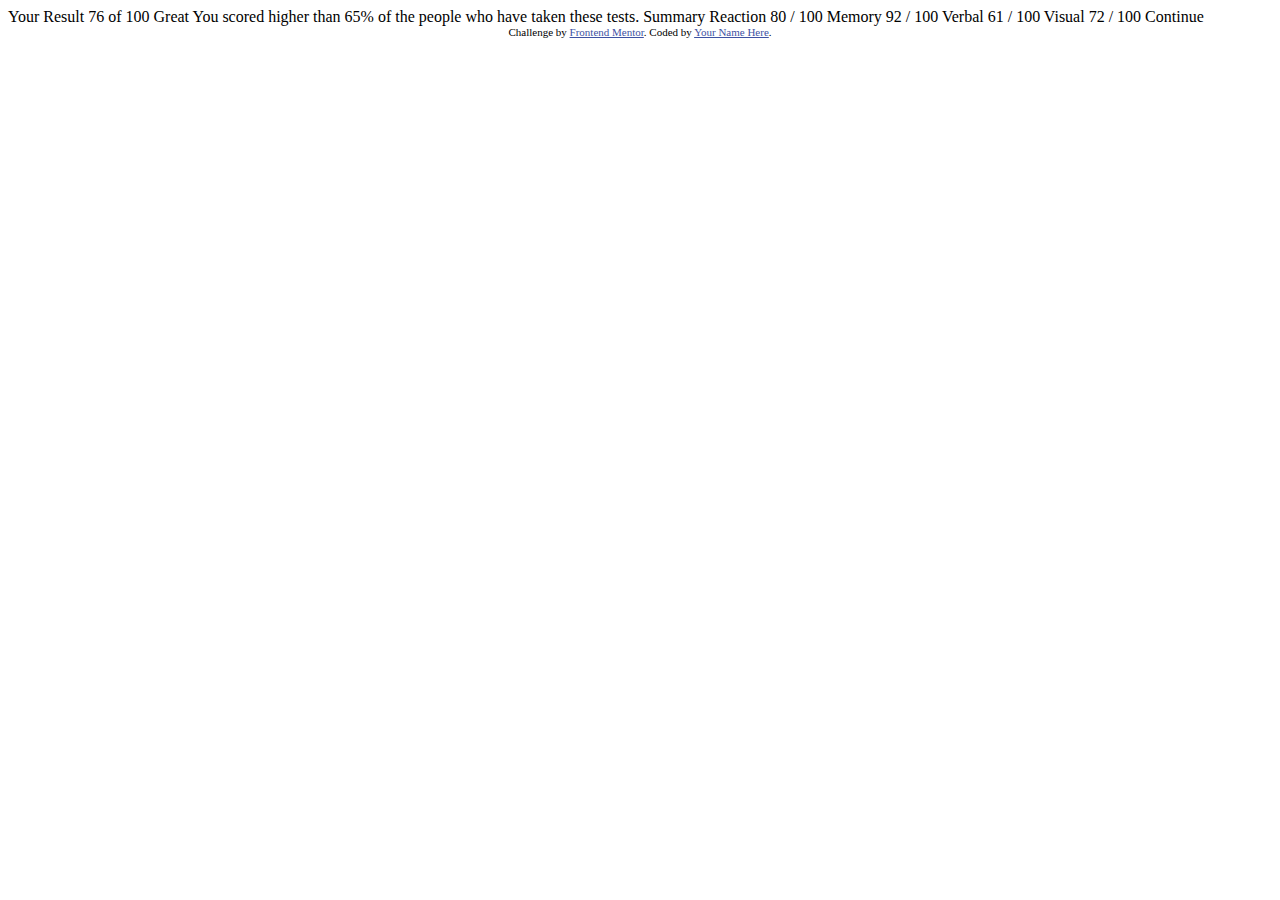
==== HTML/index.html @ 506983f1 "Initial commit" ====
<!DOCTYPE html>
<html lang="en">
<head>
  <meta charset="UTF-8">
  <meta name="viewport" content="width=device-width, initial-scale=1.0"> <!-- displays site properly based on user's device -->

  <link rel="icon" type="image/png" sizes="32x32" href="./assets/images/favicon-32x32.png">
  
  <title>Frontend Mentor | Results summary component</title>

  <!-- Feel free to remove these styles or customise in your own stylesheet 👍 -->
  <style>
    .attribution { font-size: 11px; text-align: center; }
    .attribution a { color: hsl(228, 45%, 44%); }
  </style>
</head>
<body>
  
  Your Result
  76
  of 100

  Great
  You scored higher than 65% of the people who have taken these tests.
  
  Summary

  Reaction
  80 / 100

  Memory
  92 / 100

  Verbal
  61 / 100

  Visual
  72 / 100

  Continue
  
  <div class="attribution">
    Challenge by <a href="https://www.frontendmentor.io?ref=challenge" target="_blank">Frontend Mentor</a>. 
    Coded by <a href="#">Your Name Here</a>.
  </div>
</body>
</html>
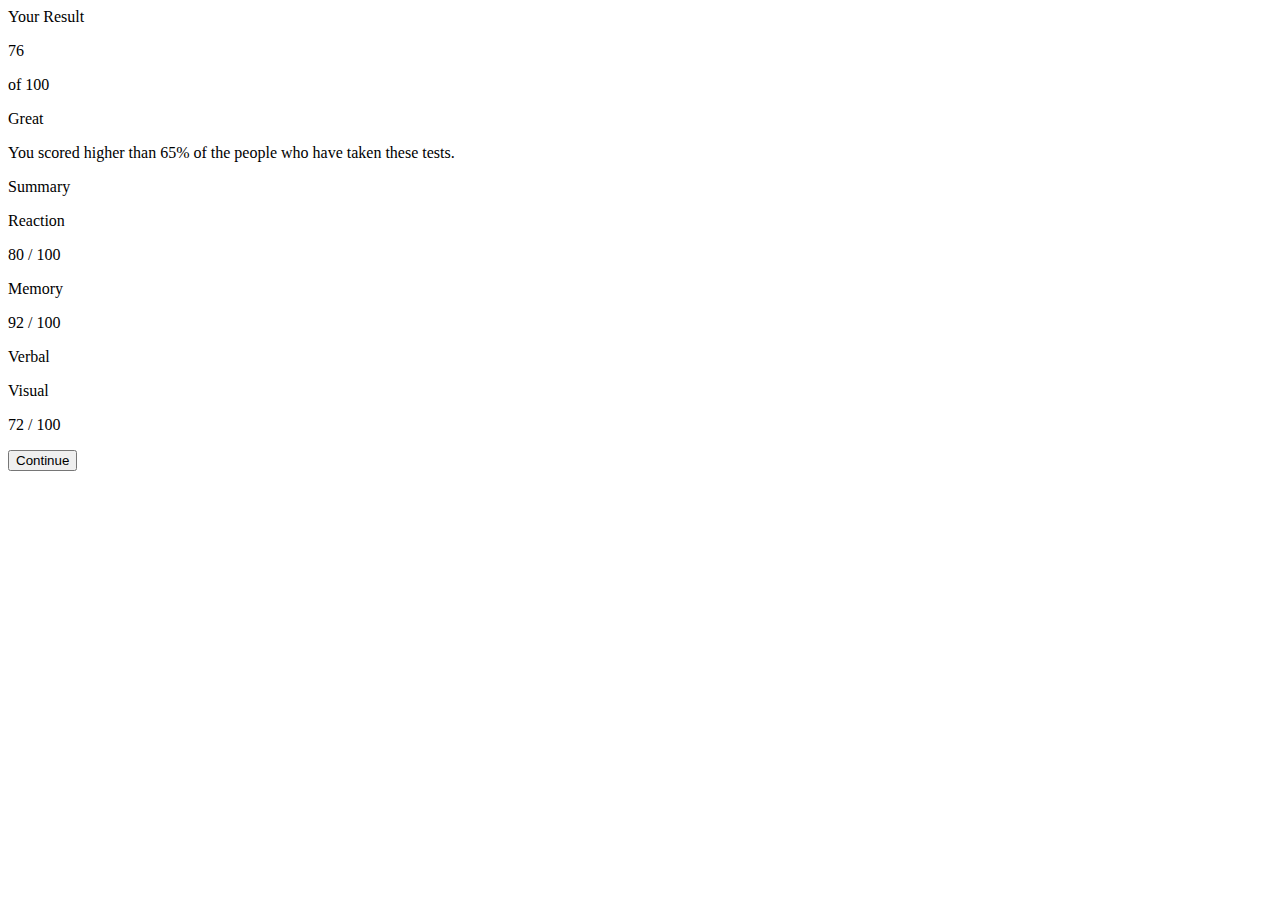
==== commit b3c5067b: "chore: Structuring my html skeleton" ====
--- a/HTML/index.html
+++ b/HTML/index.html
@@ -15,33 +15,42 @@
   </style>
 </head>
 <body>
+  <div class="full">
+    <section class="left"></section>
+    <div class="left1">
+      <div class="title1">
+        Your Result
+      </div>
+      <div class="score">
+        <p id="big">76</p>
+        <p id="small">of 100</p>
+      </div>
+      <div class="message">
+        <p id="great">
+          Great
+        </p>
+        <p id="message">
+          You scored higher than 65% of the people who have taken these tests.
+        </p>
+      </div>
   
-  Your Result
-  76
-  of 100
-
-  Great
-  You scored higher than 65% of the people who have taken these tests.
-  
-  Summary
-
-  Reaction
-  80 / 100
-
-  Memory
-  92 / 100
-
-  Verbal
-  61 / 100
-
-  Visual
-  72 / 100
-
-  Continue
-  
-  <div class="attribution">
-    Challenge by <a href="https://www.frontendmentor.io?ref=challenge" target="_blank">Frontend Mentor</a>. 
-    Coded by <a href="#">Your Name Here</a>.
+    </div>
+    <section class="right">
+      <div class="title2">Summary</div>
+      <div class="content">
+        <p id="reaction">Reaction</p>
+        <p class="scale">80 / 100</p>
+        <p id="memory">Memory</p>
+        <p class="scale">92 / 100</p>
+        <p id="verbal">Verbal</p>
+        <p class="scale"></p>
+        <p id="visual">Visual</p>
+        <p class="scale">72 / 100</p>
+      </div>
+      <div class="btn">
+        <button>Continue</button>
+      </div>
+    </section>
   </div>
 </body>
 </html>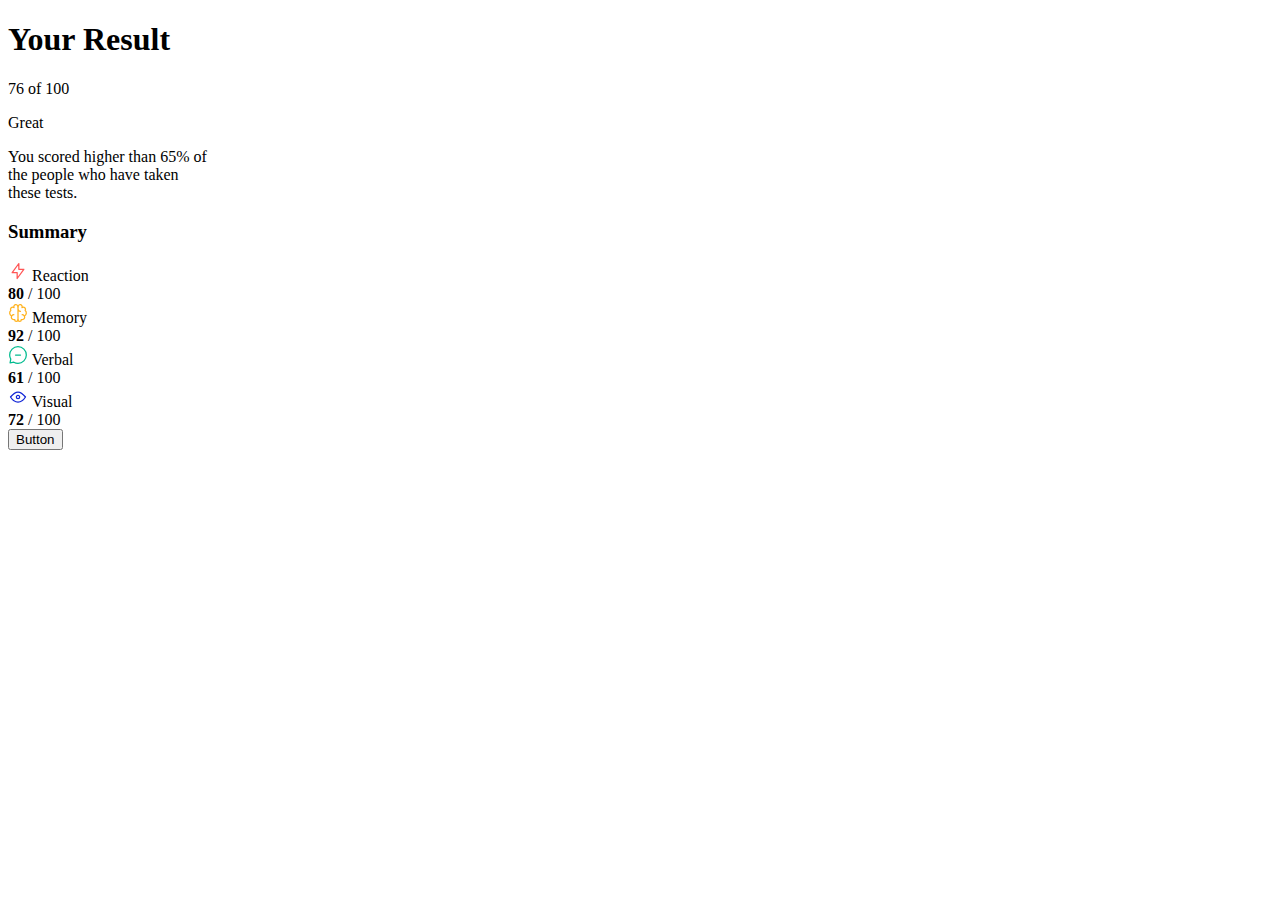
==== commit 23a8af52: "chore: The html of my code" ====
--- a/HTML/index.html
+++ b/HTML/index.html
@@ -1,56 +1,101 @@
 <!DOCTYPE html>
 <html lang="en">
-<head>
-  <meta charset="UTF-8">
-  <meta name="viewport" content="width=device-width, initial-scale=1.0"> <!-- displays site properly based on user's device -->
+	<head>
+		<meta charset="UTF-8" />
+		<meta http-equiv="X-UA-Compatible" content="IE=edge" />
+		<meta name="viewport" content="width=device-width, initial-scale=1.0" />
+		<title>HTML+CSS Task</title>
 
-  <link rel="icon" type="image/png" sizes="32x32" href="./assets/images/favicon-32x32.png">
-  
-  <title>Frontend Mentor | Results summary component</title>
+		<link rel="stylesheet" href="css/main.css" />
+		<link
+			rel="shortcut icon"
+			href="./images/favicon-32x32.png"
+			type="image/x-icon"
+		/>
+	</head>
+	<body>
+		<div class="full">
+			<div class="full-inner">
+				<div class="left">
+					<h1 class="left-title">Your Result</h1>
 
-  <!-- Feel free to remove these styles or customise in your own stylesheet 👍 -->
-  <style>
-    .attribution { font-size: 11px; text-align: center; }
-    .attribution a { color: hsl(228, 45%, 44%); }
-  </style>
-</head>
-<body>
-  <div class="full">
-    <section class="left"></section>
-    <div class="left1">
-      <div class="title1">
-        Your Result
-      </div>
-      <div class="score">
-        <p id="big">76</p>
-        <p id="small">of 100</p>
-      </div>
-      <div class="message">
-        <p id="great">
-          Great
-        </p>
-        <p id="message">
-          You scored higher than 65% of the people who have taken these tests.
-        </p>
-      </div>
-  
-    </div>
-    <section class="right">
-      <div class="title2">Summary</div>
-      <div class="content">
-        <p id="reaction">Reaction</p>
-        <p class="scale">80 / 100</p>
-        <p id="memory">Memory</p>
-        <p class="scale">92 / 100</p>
-        <p id="verbal">Verbal</p>
-        <p class="scale"></p>
-        <p id="visual">Visual</p>
-        <p class="scale">72 / 100</p>
-      </div>
-      <div class="btn">
-        <button>Continue</button>
-      </div>
-    </section>
-  </div>
-</body>
-</html>+					<div class="score-container">
+						<span class="score">76</span>
+						<span class="score-out-of">of 100</span>
+					</div>
+
+					<p class="info-title">Great</p>
+					<p class="info-text">You scored higher than 65% of <br> the people who have taken <br> these tests.</p>
+				</div>
+
+				<div class="right">
+					<h3>Summary</h3>
+
+					<div class="summary">
+						<div class="item reaction">
+							<div class="item-left">
+								<img
+									src="assets/images/icon-reaction.svg"
+									alt="reaction-image"
+								/>
+
+								<span class="item-text">Reaction</span>
+							</div>
+
+							<span>
+								<strong>80</strong>
+								<span class="scores">/ 100</span>
+							</span>
+						</div>
+						<div class="item memory">
+							<div class="item-left">
+								<img
+									src="assets/images/icon-memory.svg"
+									alt="memory-image"
+								/>
+
+								<span class="item-text">Memory</span>
+							</div>
+
+							<span>
+								<strong>92</strong>
+								<span class="scores">/ 100</span>
+							</span>
+						</div>
+						<div class="item verbal">
+							<div class="summ">
+								<img
+									src="assets/images/icon-verbal.svg"
+									alt="verbal-image"
+								/>
+
+								<span class="item-text">Verbal</span>
+							</div>
+
+							<span>
+								<strong>61</strong>
+								<span class="scores">/ 100</span>
+							</span>
+						</div>
+						<div class="item visual">
+							<div class="summ">
+								<img
+									src="assets/images/icon-visual.svg"
+									alt="visual-image"
+								/>
+
+								<span class="item-text">Visual</span>
+							</div>
+
+							<span>
+								<strong>72</strong>
+								<span class="scores">/ 100</span>
+							</span>
+						</div>
+					</div>
+					<button class="btn">Button</button>
+				</div>
+			</div>
+		</main>
+	</body>
+</html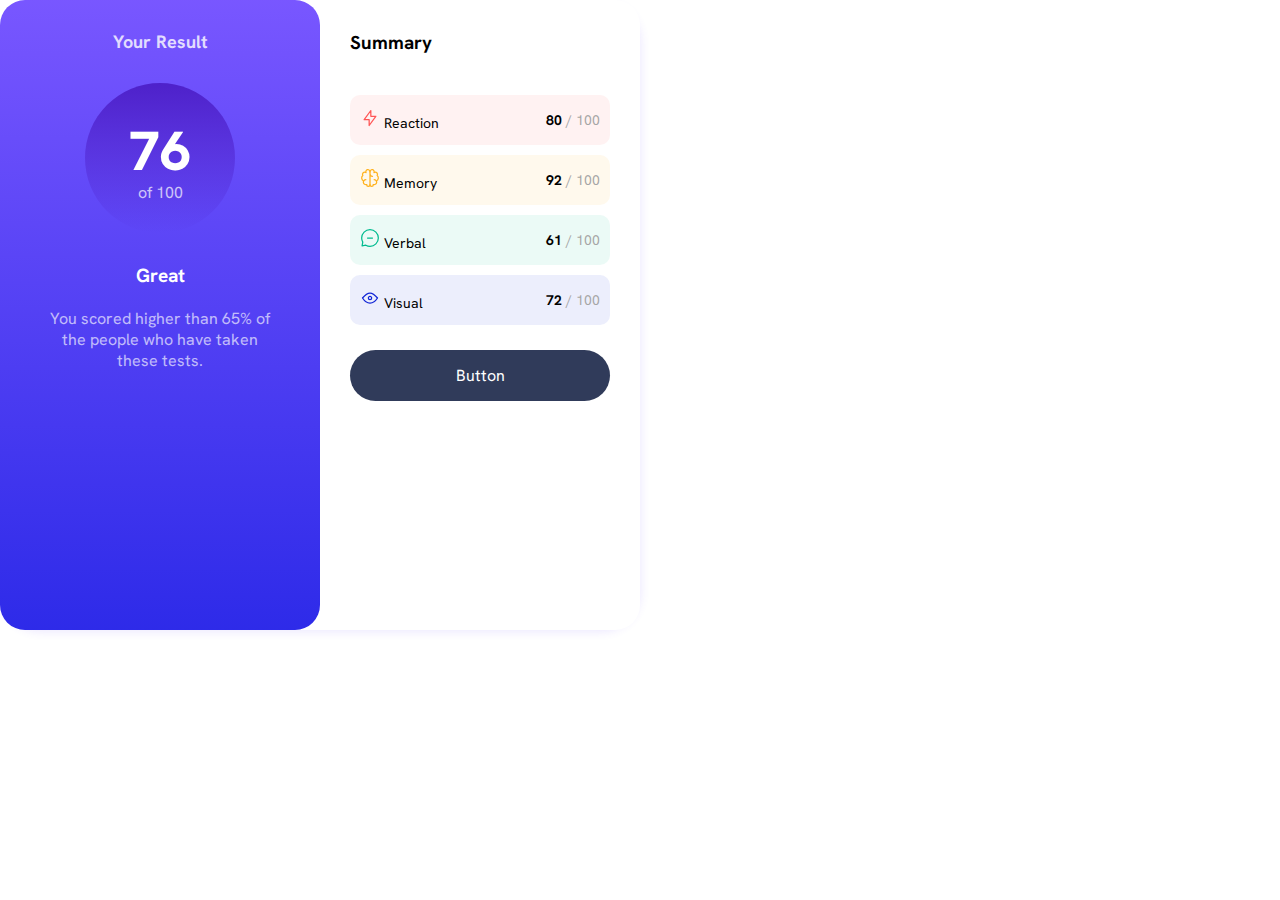
==== commit d16e43d6: "Update: fixed the items" ====
--- a/HTML/index.html
+++ b/HTML/index.html
@@ -12,90 +12,90 @@
 			href="./images/favicon-32x32.png"
 			type="image/x-icon"
 		/>
-	</head>
-	<body>
-		<div class="full">
-			<div class="full-inner">
-				<div class="left">
-					<h1 class="left-title">Your Result</h1>
+</head>
+<body>
+<div class="full">
+	<div class="full-inner">
+		<div class="left">
+			<h1 class="left-title">Your Result</h1>
 
-					<div class="score-container">
-						<span class="score">76</span>
-						<span class="score-out-of">of 100</span>
+			<div class="score-container">
+				<span class="score">76</span>
+				<span class="score-out-of">of 100</span>
+			</div>
+
+			<p class="info-title">Great</p>
+			<p class="info-text">You scored higher than 65% of <br> the people who have taken <br> these tests.</p>
+		</div>
+
+		<div class="right">
+			<h3>Summary</h3>
+
+			<div class="summary">
+				<div class="item reaction">
+					<div class="item-left">
+						<img
+							src="assets/images/icon-reaction.svg"
+							alt="reaction-image"
+						/>
+
+						<span class="item-text">Reaction</span>
 					</div>
 
-					<p class="info-title">Great</p>
-					<p class="info-text">You scored higher than 65% of <br> the people who have taken <br> these tests.</p>
+					<span>
+						<strong>80</strong>
+						<span class="scores">/ 100</span>
+					</span>
 				</div>
+				<div class="item memory">
+					<div class="item-left">
+						<img
+							src="assets/images/icon-memory.svg"
+							alt="memory-image"
+						/>
 
-				<div class="right">
-					<h3>Summary</h3>
+						<span class="item-text">Memory</span>
+					</div>
 
-					<div class="summary">
-						<div class="item reaction">
-							<div class="item-left">
-								<img
-									src="assets/images/icon-reaction.svg"
-									alt="reaction-image"
-								/>
+					<span>
+						<strong>92</strong>
+						<span class="scores">/ 100</span>
+					</span>
+				</div>
+				<div class="item verbal">
+					<div class="summ">
+						<img
+							src="assets/images/icon-verbal.svg"
+							alt="verbal-image"
+						/>
 
-								<span class="item-text">Reaction</span>
-							</div>
+						<span class="item-text">Verbal</span>
+					</div>
 
-							<span>
-								<strong>80</strong>
-								<span class="scores">/ 100</span>
-							</span>
-						</div>
-						<div class="item memory">
-							<div class="item-left">
-								<img
-									src="assets/images/icon-memory.svg"
-									alt="memory-image"
-								/>
+					<span>
+						<strong>61</strong>
+						<span class="scores">/ 100</span>
+					</span>
+				</div>
+				<div class="item visual">
+					<div class="summ">
+						<img
+							src="assets/images/icon-visual.svg"
+							alt="visual-image"
+						/>
 
-								<span class="item-text">Memory</span>
-							</div>
+						<span class="item-text">Visual</span>
+					</div>
 
-							<span>
-								<strong>92</strong>
-								<span class="scores">/ 100</span>
-							</span>
-						</div>
-						<div class="item verbal">
-							<div class="summ">
-								<img
-									src="assets/images/icon-verbal.svg"
-									alt="verbal-image"
-								/>
-
-								<span class="item-text">Verbal</span>
-							</div>
-
-							<span>
-								<strong>61</strong>
-								<span class="scores">/ 100</span>
-							</span>
-						</div>
-						<div class="item visual">
-							<div class="summ">
-								<img
-									src="assets/images/icon-visual.svg"
-									alt="visual-image"
-								/>
-
-								<span class="item-text">Visual</span>
-							</div>
-
-							<span>
-								<strong>72</strong>
-								<span class="scores">/ 100</span>
-							</span>
-						</div>
-					</div>
-					<button class="btn">Button</button>
+					<span>
+						<strong>72</strong>
+						<span class="scores">/ 100</span>
+					</span>
 				</div>
 			</div>
-		</main>
-	</body>
+			<button class="btn">Button</button>
+		</div>
+	</div>
+</main>
+</body>
 </html--- a/HTML/css/main.css
+++ b/HTML/css/main.css
@@ -0,0 +1,178 @@
+/* global css stylings for the page */
+
+@import url('https://fonts.googleapis.com/css2?family=Hanken+Grotesk:wght@500;700;800&display=swap');
+
+* {
+	padding: 0;
+	margin: 0;
+	font-family: 'Hanken Grotesk', sans-serif;
+}
+
+html{
+    box-sizing: border-box;
+}
+
+.full {
+	position: absolute;
+	top: 35%;
+	left: 25%;
+	transform: translate(-50%, -50%);
+	box-shadow: 1px 2px 10px #6643ff1f;
+	border-radius: 40px;
+	width: 50vw;
+	height: 70vh;
+}
+.full-inner {
+	width: 100%;
+	height: 100%;
+	position: relative;
+}
+.left,
+.right {
+	position: absolute;
+	top: 0;
+	bottom: 0;
+
+	overflow: hidden;
+	border-radius: 25px;
+	width: 50%;
+	height: 100%;
+	padding: 30px;
+}
+
+.left {
+	left: 0;
+	background: linear-gradient(hsl(252, 100%, 67%), hsl(241, 81%, 54%));
+	color: #fff;
+	text-align: center;
+}
+.left .left-title {
+	font-size: 18px;
+	font-weight: 700;
+	opacity: 0.8;
+}
+
+.left .score-container {
+	position: relative;
+	background: linear-gradient(hsla(256, 72%, 46%, 1), hsla(241, 72%, 46%, 0));
+	height: 150px;
+	width: 150px;
+	border-radius: 80px;
+	margin: 30px auto;
+}
+
+.left .score {
+	position: absolute;
+	top: 50%;
+	left: 50%;
+	transform: translate(-50%, -60%);
+	font-size: 55px;
+	font-weight: 800;
+}
+.left .score-out-of {
+	position: absolute;
+	bottom: 30px;
+	left: 50%;
+	transform: translateX(-50%);
+	opacity: 0.7;
+}
+
+.left .info-title {
+	margin: 10px 0 20px;
+	font-size: 19px;
+	font-weight: 700;
+}
+.left .info-text {
+	font-size: 16px;
+	opacity: 0.65;
+	text-align: center;
+	margin: 0 20px;
+}
+
+.right {
+	right: 0;
+	background: #fff;
+}
+.summary{
+	margin: 40px 0;
+}
+.item {
+	position: relative;
+	width: 100%;
+	padding: 13px 10px;
+	margin: 10px 0;
+	border-radius: 10px;
+	font-size: 14px;
+}
+
+.reaction {
+	background: hsla(0, 100%, 67%, 0.08);
+}
+.reaction .summary-item-left {
+	color: hsl(0, 100%, 67%);
+}
+
+.memory {
+	background: hsl(39, 100%, 56%, 0.08);
+}
+.memory .summary-item-left {
+	color: hsl(39, 100%, 56%);
+}
+
+.verbal {
+	background: hsl(166, 100%, 37%, 0.08);
+}
+.verbal .summary-item-left {
+	color: hsl(166, 100%, 37%);
+}
+
+.visual {
+	background: hsl(234, 85%, 45%, 0.08);
+}
+.visual .summary-item-left {
+	color: hsl(234, 85%, 45%);
+}
+
+.item > span {
+	position: absolute;
+	right: 10px;
+	top: 50%;
+	transform: translateY(-50%);
+}
+
+.items .summ {
+	font-size: 14px;
+	font-weight: 700;
+}
+
+.items img {
+	margin-right: 8px;
+	margin-bottom: -4px;
+	height: 18px;
+}
+
+
+.scores {
+	color: rgb(165, 165, 165);
+}
+
+.right .btn {
+	border: none;
+	background: hsl(224, 30%, 27%);
+	color: #fff;
+	width: 100%;
+	font-size: 16px;
+	padding: 15px 10px;
+	border-radius: 30px;
+	cursor: pointer;
+    text-align: center;
+    margin-top: -20px;
+}
+
+.btn{
+    margin-top: 0px;
+}
+
+* {
+    box-sizing: border-box;
+}